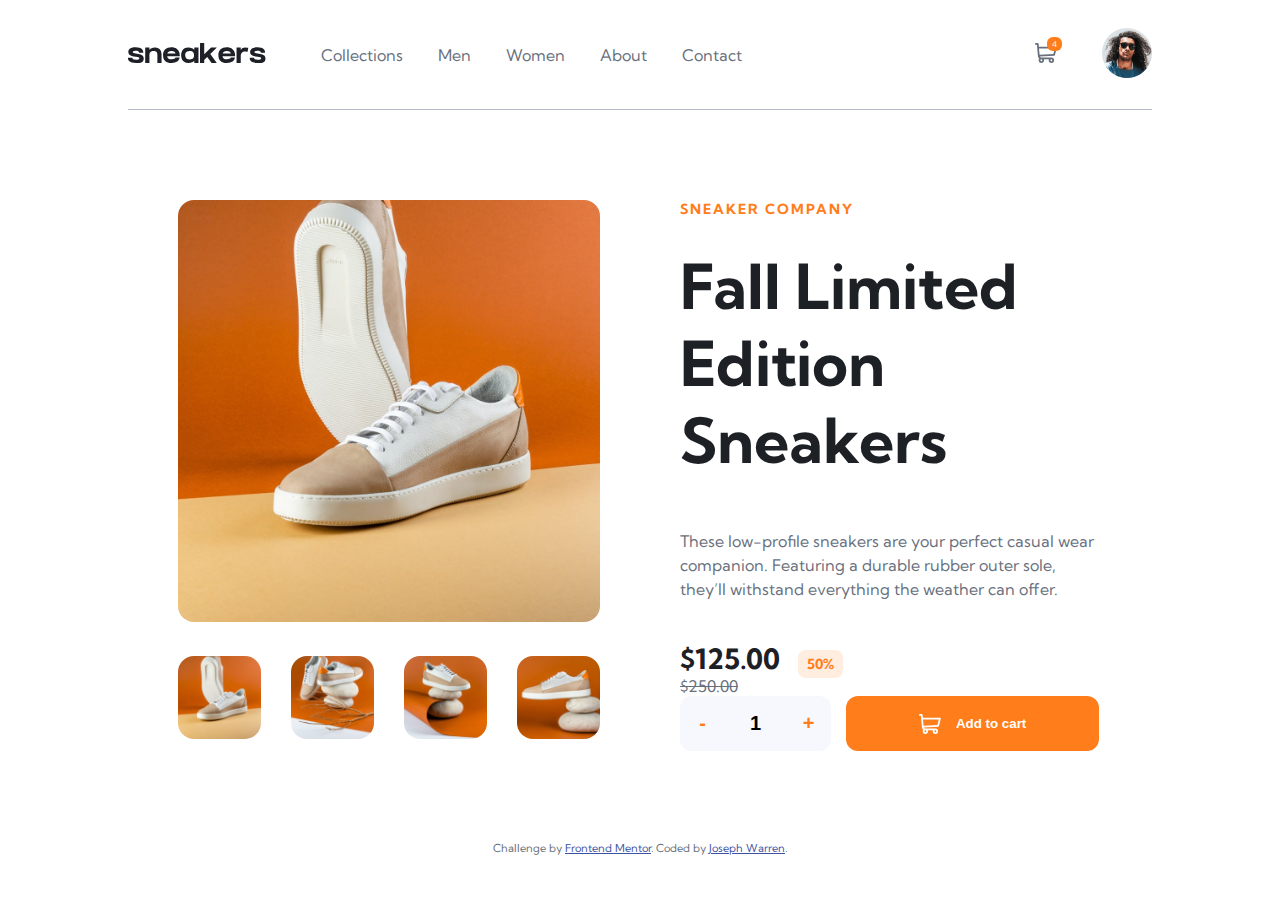
==== frontend-mentor/ecommerce-product-page-main/index.html @ 01b717b5 "Front-End Mentor Challenge" ====
<!DOCTYPE html>
<html lang="en">
<head>
  <meta charset="UTF-8">
  <meta name="viewport" content="width=device-width, initial-scale=1.0"> <!-- displays site properly based on user's device -->

  <link rel="icon" type="image/png" sizes="32x32" href="./images/favicon-32x32.png">
  <link rel="stylesheet" href="styles/css/main.css">
  
  <title>Frontend Mentor | E-commerce product page</title>

  <!-- Feel free to remove these styles or customise in your own stylesheet 👍 -->
  <style>
    .attribution { font-size: 11px; text-align: center; }
    .attribution a { color: hsl(228, 45%, 44%); }
  </style>
</head>
<body>
<div class="container">
  <header>
    <nav class="nav">
      <div class="nav--mobile">
        <div class="menu-btn">
          <span class="menu-btn__burger"></span>
        </div>
      </div>
      <div class="nav--logo">
        <img src="images/logo.svg" alt="Sneakers Shoe Company">
      </div>
      <ul class="nav--main">
        <li class="nav__item"><a href="#">Collections</a></li>
        <li class="nav__item"><a href="">Men</a></li>
        <li class="nav__item"><a href="#">Women</a></li>
        <li class="nav__item"><a href="#">About</a></li>
        <li class="nav__item"><a href="#">Contact</a></li>
      </ul>
      <ul class="nav--universal">
        <li class="nav__item--cart">
          <div class="cart__icon">
            <a href="#">
              <img src="images/icon-cart.svg" alt="Shopping Cart">
            </a>
            <div class="cart__icon--new">4</div>
          </div>
          <div class="cart">
            <h3>Cart</h3>
            <ul class="cart__content">

              <li class="cart__item">
                <div class="cart__body">
                  <div class="cart__body--thumbnail">
                    <a href="#"><img src="images/image-product-1-thumbnail.jpg" alt=""></a>
                  </div>
                  <div class="cart__body--info">
                    <p class="cart__body--title">Fall Limited Edition Sneakers</p>
                    <span class="cart__body--price">$125.00</span>
                    <span class="cart__body--quantity">x3</span>
                    <span class="cart__body--subtotal">$375.00</span>
                  </div>
                </div>
                <div class="cart__item--remove">
                  <img src="images/icon-delete.svg" alt="Remove">
                </div>
              </li>

              <li class="cart__item">
                <div class="cart__body">
                  <div class="cart__body--thumbnail">
                    <a href="#"><img src="images/image-product-1-thumbnail.jpg" alt=""></a>
                  </div>
                  <div class="cart__body--info">
                    <p class="cart__body--title">Fall Limited Edition Sneakers</p>
                    <span class="cart__body--price">$125.00</span>
                    <span class="cart__body--quantity">x3</span>
                    <span class="cart__body--subtotal">$375.00</span>
                  </div>
                </div>
                <div class="cart__item--remove">
                  <img src="images/icon-delete.svg" alt="Remove">
                </div>
              </li>
        
            </ul>
        
            <button class="checkout btn--primary">
              Checkout
            </button>
          </div>
        </li>
        <li class="nav__item--profile">
          <a href="#"><img class="avatar" src="images/image-avatar.png" alt="User Profile Image"></a>
        </li>
      </ul>
    </nav>
  </header>
  <main class="content">
    <section class="product">

      <div class="product__images">
        <div class="product__display">
          <img src="images/image-product-1.jpg" alt="">
        </div>
        <div class="product__thumbnails">
          <div class="preview"><a href="#"><img src="images/image-product-1-thumbnail.jpg" alt=""></a></div>
          <div class="preview"><a href="#"><img src="images/image-product-2-thumbnail.jpg" alt=""></a></div>
          <div class="preview"><a href="#"><img src="images/image-product-3-thumbnail.jpg" alt=""></a></div>
          <div class="preview"><a href="#"><img src="images/image-product-4-thumbnail.jpg" alt=""></a></div>
        </div>
      </div>

      <div class="product__info">
        <h2 class="subtitle">Sneaker Company</h2>
        <h1 class="title">Fall Limited Edition Sneakers</h1>
        <p class="desc">These low-profile sneakers are your perfect casual wear companion. Featuring a
        durable rubber outer sole, they’ll withstand everything the weather can offer.</p>
        <span class="price">$125.00</span><span class="sale">50%</span>
        <span class="discount">$250.00</span>

        <div class="cart-selection">
          <form class="quantity">
            <div class="input--primary">
              <input type="button" value="-" class="btn--minus" data-field="quantity">
            </div>
            <div class="input--primary">
              <input type="number" step="1" min="1" max="999" value="1" name="quantity" class="quantity-field">
            </div>
            <div class="input--primary">
              <input type="button" value="+" class="btn--plus" data-field="quantity">
            </div>
          </form>
          <div class="add-to-cart">
            <button class="btn--primary"><img src="images/icon-cart.svg" alt="Add To Cart" class="filter--white">Add to cart</button>
          </div>
        </div>
      </div>

    </section>
  </main>

  <footer>
    <div class="attribution">
      Challenge by <a href="https://www.frontendmentor.io?ref=challenge" target="_blank">Frontend Mentor</a>. 
      Coded by <a href="#">Joseph Warren</a>.
    </div>
  </footer>
</div>
<script type="text/javascript" src="js/styles.js"></script>
</body>
</html>
---- frontend-mentor/ecommerce-product-page-main/styles/css/main.css ----
@import url("https://fonts.googleapis.com/css2?family=Kumbh+Sans:wght@400;700&display=swap");
* {
  border: 0;
  box-sizing: border-box;
  margin: 0;
  padding: 0;
}

body {
  color: hsl(219deg, 9%, 45%);
  font-family: "Kumbh Sans", sans-serif;
  font-size: 16px;
  font-weight: 400;
}

.container {
  margin: 0 auto;
  max-width: 80%;
}

.nav {
  align-items: center;
  border-bottom: 1px solid hsl(220deg, 14%, 75%);
  display: flex;
  flex-shrink: 0;
  height: 110px;
}
.nav--mobile {
  display: none;
}
.nav--logo {
  margin-right: 55px;
  padding: 0;
}
.nav--main {
  align-items: center;
  display: flex;
  gap: 35px;
  list-style-type: none;
}
.nav--main .nav__item a {
  color: hsl(219deg, 9%, 45%);
  padding: 41px 0;
  text-decoration: none;
}
.nav--main .nav__item a:hover {
  color: hsl(220deg, 13%, 13%);
  border-bottom: 4px solid hsl(26deg, 100%, 55%);
}
.nav--main .nav__item--logo:hover,
.nav--main .nav__item--cart:hover,
.nav--main .nav__item--profile:hover {
  border-bottom: 0;
}
.nav--main .nav__item--cart,
.nav--main .nav__item--profile {
  padding: 0;
}
.nav--main .nav__item--cart a,
.nav--main .nav__item--profile a {
  border-bottom: 0;
}
.nav--universal {
  align-items: center;
  display: flex;
  gap: 45px;
  list-style-type: none;
  margin-left: auto;
}
.nav--universal .nav__item--cart .cart__icon {
  position: relative;
}
.nav--universal .nav__item--cart .cart__icon--new {
  background: hsl(26deg, 100%, 55%);
  border-radius: 6px;
  color: hsl(0deg, 0%, 100%);
  font-size: 0.5rem;
  padding: 2px 5px;
  position: absolute;
  right: -5px;
  top: -6px;
}
.nav--universal .nav__item--profile img {
  max-height: 50px;
  max-width: 50px;
}
.nav--universal .nav__item--profile img:hover {
  border: 2px solid hsl(26deg, 100%, 55%);
  border-radius: 50%;
}

.cart {
  display: none;
  background: hsl(0deg, 0%, 100%);
  border-radius: 0.5rem;
  box-shadow: 0 30px 30px rgba(0, 0, 0, 0.2);
  max-width: 360px;
  padding: 25px;
  position: absolute;
  right: 180px;
  top: 80px;
}
.cart h3 {
  border-bottom: 1px solid hsl(220deg, 14%, 75%);
  margin: 0 -25px;
  padding: 5px 25px 30px;
}
.cart__content {
  list-style-type: none;
}
.cart__item {
  align-items: center;
  display: flex;
  padding: 25px 0 0;
}
.cart__item--remove {
  cursor: pointer;
}
.cart__body {
  align-items: center;
  display: flex;
}
.cart__body--thumbnail {
  align-self: flex-start;
}
.cart__body--thumbnail img {
  border-radius: 0.25rem;
  height: auto;
  max-width: 50px;
}
.cart__body--info {
  margin: 0 15px;
}
.cart__body--title {
  margin-bottom: 0.625rem;
}
.cart__body--subtotal {
  font-weight: 700;
}
.cart .checkout {
  margin-top: 25px;
  width: 100%;
}

.product {
  display: flex;
  gap: 80px;
  padding: 90px 50px;
}
.product__images {
  flex-basis: 40%;
}
.product__images img {
  aspect-ratio: 1/1;
  border-radius: 1rem;
  max-width: 445px;
  width: 100%;
}
.product__thumbnails {
  display: flex;
  gap: 30px;
  margin-top: 30px;
}
.product__thumbnails .preview img {
  height: auto;
  max-width: 89px;
}
.product__info {
  flex-basis: 60%;
}
.product__info .title {
  color: hsl(220deg, 13%, 13%);
  font-size: clamp(2.188rem, 5vw + 1rem, 3.875rem);
  margin-bottom: 50px;
}
.product__info .subtitle {
  color: hsl(26deg, 100%, 55%);
  font-size: 0.875rem;
  letter-spacing: 2px;
  margin-bottom: 30px;
  text-transform: uppercase;
}
.product__info .desc {
  line-height: 1.5;
  margin-bottom: 40px;
  max-width: 450px;
}
.product__info .price {
  color: hsl(220deg, 13%, 13%);
  font-size: 1.75rem;
  font-weight: 700;
  margin-right: 18px;
  padding-bottom: 18px;
}
.product__info .sale {
  background: hsl(25deg, 100%, 94%);
  border-radius: 0.5rem;
  color: hsl(26deg, 100%, 55%);
  font-size: 0.875rem;
  font-weight: 700;
  padding: 5px 9px;
}
.product__info .discount {
  color: hsl(219deg, 9%, 45%);
  display: block;
  text-decoration: line-through;
}
.product .cart-selection {
  display: flex;
  gap: 15px;
}
.product .cart-selection .quantity {
  background: hsl(223deg, 64%, 98%);
  border-radius: 0.75rem;
  display: flex;
}
.product .cart-selection .quantity input {
  background: hsl(223deg, 64%, 98%);
  flex: 1 2;
}
.product .cart-selection .quantity input[type=number]::-webkit-inner-spin-button, .product .cart-selection .quantity input[type=number]::-webkit-outer-spin-button {
  display: none;
}
.product .cart-selection .quantity-field {
  flex: 1 1;
}

.quantity,
.quantity input {
  font-size: 1.25rem;
  font-weight: 700;
  height: 55px;
  text-align: center;
}

.btn--primary {
  align-items: center;
  background: hsl(26deg, 100%, 55%);
  border-radius: 0.75rem;
  color: hsl(0deg, 0%, 100%);
  cursor: pointer;
  display: flex;
  font-weight: 700;
  gap: 15px;
  justify-content: center;
  line-height: 55px;
  padding: 0 7px;
}
.btn--minus {
  border-radius: 0.75rem 0 0 0.75rem;
}
.btn--plus {
  border-radius: 0 0.75rem 0.75rem 0;
}
.btn--minus, .btn--plus {
  color: hsl(26deg, 100%, 55%);
  font-weight: 700;
  width: 45px;
}

.add-to-cart {
  flex-basis: 60%;
}
.add-to-cart button {
  min-width: 100%;
}

.filter--white {
  filter: brightness(0%) saturate(100%) invert(100%) sepia(0%) saturate(7500%) hue-rotate(260deg) brightness(99%) contrast(102%);
}

@media only screen and (max-width: 1380px) {
  .product__images {
    flex-basis: 50%;
  }
  .product__info {
    flex-basis: 50%;
  }
}
@media only screen and (max-width: 1050px) {
  .container {
    max-width: 100%;
  }
  .nav {
    gap: 15px;
    height: auto;
    padding: 25px;
  }
  .nav--mobile {
    display: flex;
  }
  .nav--mobile .menu-btn {
    cursor: pointer;
    height: 20px;
    justify-self: flex-end;
    position: relative;
    width: 28px;
    z-index: 100;
  }
  .nav--mobile .menu-btn__burger {
    background: black;
    height: 3px;
    position: absolute;
    top: 9px;
    transition: all 0.7s ease-in-out;
    width: 28px;
  }
  .nav--mobile .menu-btn__burger::before {
    background: black;
    content: "";
    height: inherit;
    position: inherit;
    top: -8px;
    transition: all 0.7s ease-in-out;
    width: inherit;
  }
  .nav--mobile .menu-btn__burger::after {
    background: black;
    content: "";
    height: inherit;
    position: inherit;
    top: 8px;
    transition: all 0.7s ease-in-out;
    width: 20px;
  }
  .nav--mobile .menu-btn__burger.open {
    background: transparent;
    transform: rotate(720deg);
  }
  .nav--mobile .menu-btn__burger.open::before {
    transform: rotate(45deg) translate(5px, 8px);
  }
  .nav--mobile .menu-btn__burger.open::after {
    transform: rotate(-45deg) translate(3px, -7px);
    width: 28px;
  }
  .nav--main {
    display: none;
  }
  .nav--main .nav__item a {
    color: hsl(220deg, 13%, 13%);
    font-weight: 700;
    padding: 0;
  }
  .nav--main .nav__item a:hover {
    border-bottom: 0;
  }
  .open {
    align-items: flex-start;
    background: hsl(0deg, 0%, 100%);
    box-shadow: 250px 0 hsla(0deg, 0%, 0%, 0.8), 500px 0 hsla(0deg, 0%, 0%, 0.8), 750px 0 hsla(0deg, 0%, 0%, 0.8), 1000px 0 hsla(0deg, 0%, 0%, 0.8);
    display: flex;
    flex-direction: column;
    gap: 30px;
    height: 100vh;
    left: 0;
    padding: 100px 25px 25px;
    position: absolute;
    top: 0;
    width: 250px;
    z-index: 99;
  }
}
@media only screen and (max-width: 715px) {
  .cart-selection {
    flex-direction: column;
  }
}
@media only screen and (max-width: 550px) {
  .nav {
    border-bottom: 0;
  }
  .nav--universal .cart {
    left: 0;
    margin: 0 auto;
    right: 0;
    top: 90px;
  }
  .nav--universal .nav__item--profile img {
    max-height: 25px;
    max-width: auto;
  }
  .product {
    flex-direction: column;
    gap: 0;
    padding: 0;
  }
  .product__images img {
    border-radius: 0;
    max-width: 100%;
  }
  .product__thumbnails {
    display: none;
  }
  .product__info {
    padding: 25px;
  }
  .product__info .title {
    margin-bottom: 30px;
  }
  .product__info .subtitle {
    margin-bottom: 20px;
  }
  .product__info .discount {
    display: initial;
  }
}/*# sourceMappingURL=main.css.map */
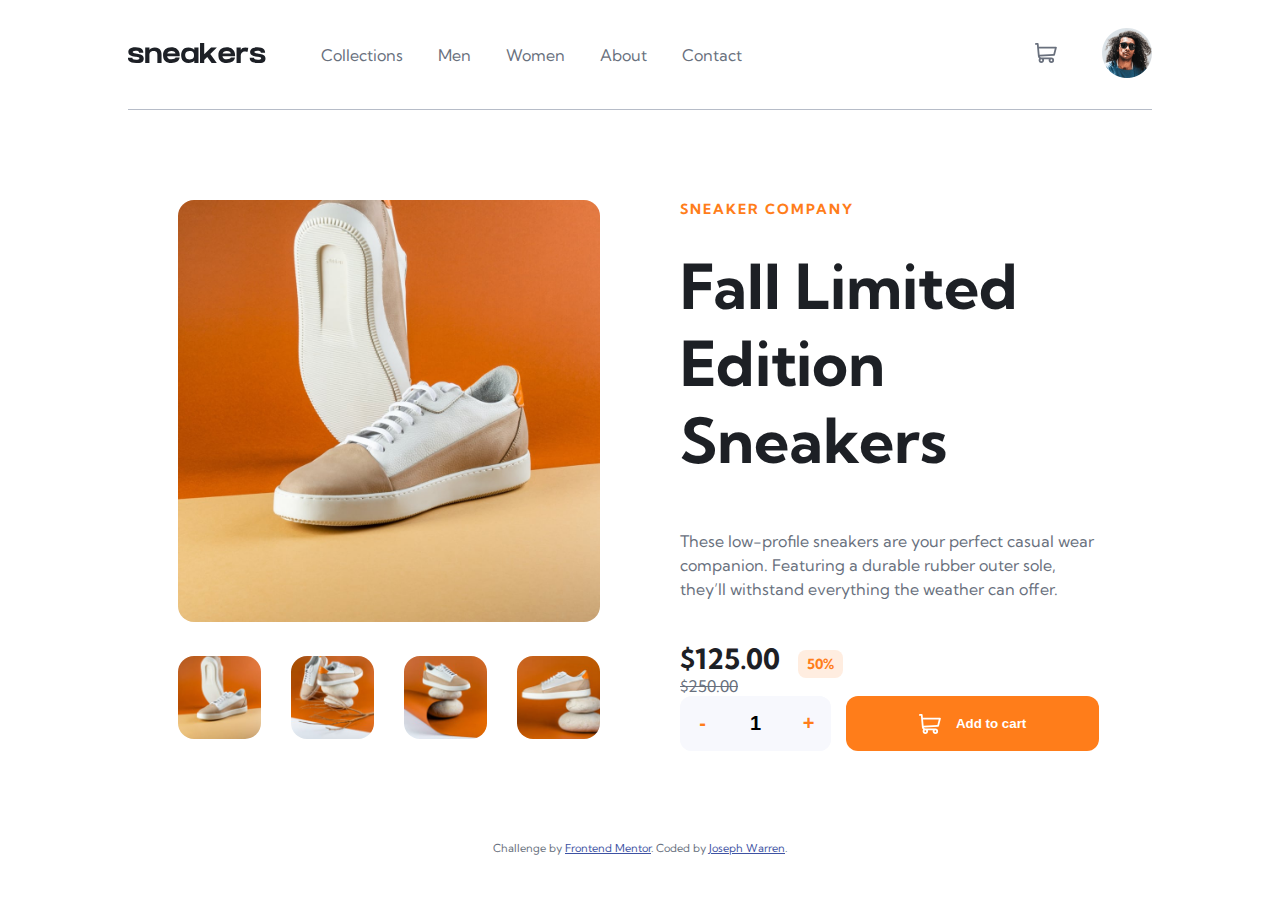
==== commit 5159f393: "Front End Mentor Challenge" ====
--- a/frontend-mentor/ecommerce-product-page-main/index.html
+++ b/frontend-mentor/ecommerce-product-page-main/index.html
@@ -36,50 +36,18 @@
       </ul>
       <ul class="nav--universal">
         <li class="nav__item--cart">
-          <div class="cart__icon">
+          <div class="cart__link">
             <a href="#">
-              <img src="images/icon-cart.svg" alt="Shopping Cart">
+              <img class="cart__icon" src="images/icon-cart.svg" alt="Shopping Cart">
             </a>
-            <div class="cart__icon--new">4</div>
+            <div class="cart__link--new" style="display:none;"></div>
           </div>
           <div class="cart">
             <h3>Cart</h3>
             <ul class="cart__content">
-
-              <li class="cart__item">
-                <div class="cart__body">
-                  <div class="cart__body--thumbnail">
-                    <a href="#"><img src="images/image-product-1-thumbnail.jpg" alt=""></a>
-                  </div>
-                  <div class="cart__body--info">
-                    <p class="cart__body--title">Fall Limited Edition Sneakers</p>
-                    <span class="cart__body--price">$125.00</span>
-                    <span class="cart__body--quantity">x3</span>
-                    <span class="cart__body--subtotal">$375.00</span>
-                  </div>
-                </div>
-                <div class="cart__item--remove">
-                  <img src="images/icon-delete.svg" alt="Remove">
-                </div>
+              <li class="cart__item--empty">
+                Your Cart is empty.
               </li>
-
-              <li class="cart__item">
-                <div class="cart__body">
-                  <div class="cart__body--thumbnail">
-                    <a href="#"><img src="images/image-product-1-thumbnail.jpg" alt=""></a>
-                  </div>
-                  <div class="cart__body--info">
-                    <p class="cart__body--title">Fall Limited Edition Sneakers</p>
-                    <span class="cart__body--price">$125.00</span>
-                    <span class="cart__body--quantity">x3</span>
-                    <span class="cart__body--subtotal">$375.00</span>
-                  </div>
-                </div>
-                <div class="cart__item--remove">
-                  <img src="images/icon-delete.svg" alt="Remove">
-                </div>
-              </li>
-        
             </ul>
         
             <button class="checkout btn--primary">
@@ -129,7 +97,7 @@
             </div>
           </form>
           <div class="add-to-cart">
-            <button class="btn--primary"><img src="images/icon-cart.svg" alt="Add To Cart" class="filter--white">Add to cart</button>
+            <button class="btn--primary btn--add-to-cart"><img src="images/icon-cart.svg" alt="Add To Cart" class="filter--white">Add to cart</button>
           </div>
         </div>
       </div>
@@ -144,6 +112,6 @@
     </div>
   </footer>
 </div>
-<script type="text/javascript" src="js/styles.js"></script>
+<script type="text/javascript" src="js/test.js"></script>
 </body>
 </html>--- a/frontend-mentor/ecommerce-product-page-main/styles/css/main.css
+++ b/frontend-mentor/ecommerce-product-page-main/styles/css/main.css
@@ -67,10 +67,10 @@
   list-style-type: none;
   margin-left: auto;
 }
-.nav--universal .nav__item--cart .cart__icon {
+.nav--universal .nav__item--cart .cart__link {
   position: relative;
 }
-.nav--universal .nav__item--cart .cart__icon--new {
+.nav--universal .nav__item--cart .cart__link--new {
   background: hsl(26deg, 100%, 55%);
   border-radius: 6px;
   color: hsl(0deg, 0%, 100%);
@@ -87,6 +87,10 @@
 .nav--universal .nav__item--profile img:hover {
   border: 2px solid hsl(26deg, 100%, 55%);
   border-radius: 50%;
+}
+
+.cart__body--info span:nth-child(3) {
+  color: palevioletred !important;
 }
 
 .cart {
@@ -113,6 +117,9 @@
   display: flex;
   padding: 25px 0 0;
 }
+.cart__item--empty {
+  padding: 25px 84px;
+}
 .cart__item--remove {
   cursor: pointer;
 }
@@ -267,6 +274,10 @@
 
 .filter--white {
   filter: brightness(0%) saturate(100%) invert(100%) sepia(0%) saturate(7500%) hue-rotate(260deg) brightness(99%) contrast(102%);
+}
+
+.hidden {
+  display: none;
 }
 
 @media only screen and (max-width: 1380px) {
